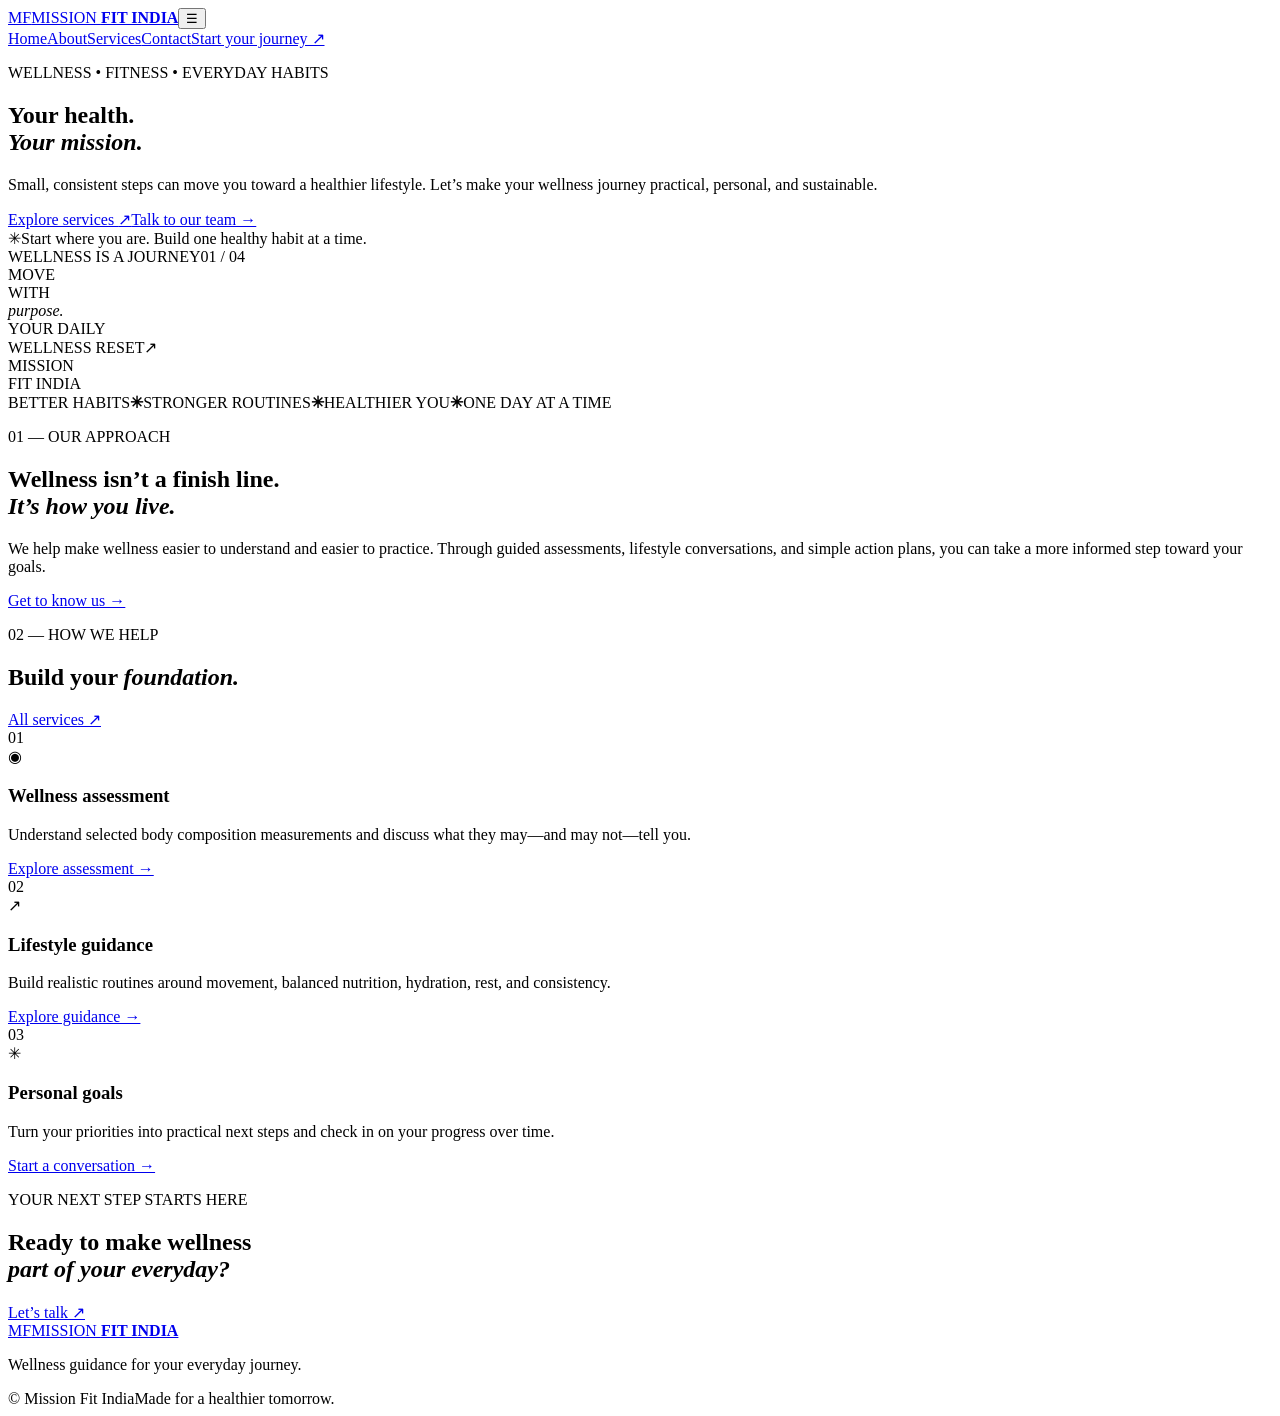
==== index.html @ 039eb58b "Add Mission Fit India website: index.html" ====
<!doctype html>
<html lang="en">
<head>
  <meta charset="utf-8"><meta name="viewport" content="width=device-width, initial-scale=1">
  <meta name="description" content="Mission Fit India — practical wellness guidance, body composition assessments, and healthy lifestyle support.">
  <title>Mission Fit India | Your Wellness, Your Mission</title>
  <link rel="stylesheet" href="css/style.css">
  <script defer src="js/script.js"></script>
</head>
<body>
<header class="site-header"><a class="brand" href="index.html"><span class="brand-mark">MF</span><span>MISSION <b>FIT INDIA</b></span></a><button class="menu-toggle" aria-label="Toggle navigation" aria-expanded="false">☰</button><nav class="nav"><a class="active" href="index.html">Home</a><a href="about.html">About</a><a href="services.html">Services</a><a href="contact.html">Contact</a><a class="nav-cta" href="contact.html">Start your journey ↗</a></nav></header>
<main>
<section class="hero"><div class="hero-copy"><p class="eyebrow"><span></span> WELLNESS • FITNESS • EVERYDAY HABITS</p><h1>Your health.<br><em>Your mission.</em></h1><p class="hero-text">Small, consistent steps can move you toward a healthier lifestyle. Let’s make your wellness journey practical, personal, and sustainable.</p><div class="hero-actions"><a class="button button-dark" href="services.html">Explore services <span>↗</span></a><a class="text-link" href="contact.html">Talk to our team →</a></div><div class="hero-note"><span class="note-icon">✳</span><span>Start where you are. Build one healthy habit at a time.</span></div></div><div class="hero-art"><div class="art-top"><span>WELLNESS IS A JOURNEY</span><span>01 / 04</span></div><div class="sun"></div><div class="art-title">MOVE<br>WITH<br><i>purpose.</i></div><div class="art-bottom"><span>YOUR DAILY<br>WELLNESS RESET</span><span class="art-arrow">↗</span></div><div class="art-tag">MISSION<br>FIT INDIA</div></div></section>
<section class="ticker"><span>BETTER HABITS</span><b>✳</b><span>STRONGER ROUTINES</span><b>✳</b><span>HEALTHIER YOU</span><b>✳</b><span>ONE DAY AT A TIME</span></section>
<section class="section intro"><div><p class="eyebrow">01 — OUR APPROACH</p><h2>Wellness isn’t a finish line.<br><em>It’s how you live.</em></h2></div><div class="intro-text"><p>We help make wellness easier to understand and easier to practice. Through guided assessments, lifestyle conversations, and simple action plans, you can take a more informed step toward your goals.</p><a class="text-link" href="about.html">Get to know us →</a></div></section>
<section class="section services-preview"><div class="section-heading"><div><p class="eyebrow">02 — HOW WE HELP</p><h2>Build your <em>foundation.</em></h2></div><a class="text-link" href="services.html">All services ↗</a></div><div class="service-grid"><article class="service-card"><span class="card-number">01</span><div class="service-icon">◉</div><h3>Wellness assessment</h3><p>Understand selected body composition measurements and discuss what they may—and may not—tell you.</p><a href="services.html">Explore assessment →</a></article><article class="service-card card-dark"><span class="card-number">02</span><div class="service-icon">↗</div><h3>Lifestyle guidance</h3><p>Build realistic routines around movement, balanced nutrition, hydration, rest, and consistency.</p><a href="services.html">Explore guidance →</a></article><article class="service-card"><span class="card-number">03</span><div class="service-icon">✳</div><h3>Personal goals</h3><p>Turn your priorities into practical next steps and check in on your progress over time.</p><a href="contact.html">Start a conversation →</a></article></div></section>
<section class="cta-band"><div><p class="eyebrow">YOUR NEXT STEP STARTS HERE</p><h2>Ready to make wellness<br><em>part of your everyday?</em></h2></div><a class="button button-light" href="contact.html">Let’s talk <span>↗</span></a></section>
</main><footer class="footer"><a class="brand" href="index.html"><span class="brand-mark">MF</span><span>MISSION <b>FIT INDIA</b></span></a><p>Wellness guidance for your everyday journey.</p><div class="footer-bottom"><span>© <span id="year"></span> Mission Fit India</span><span>Made for a healthier tomorrow.</span></div></footer>
</body></html>
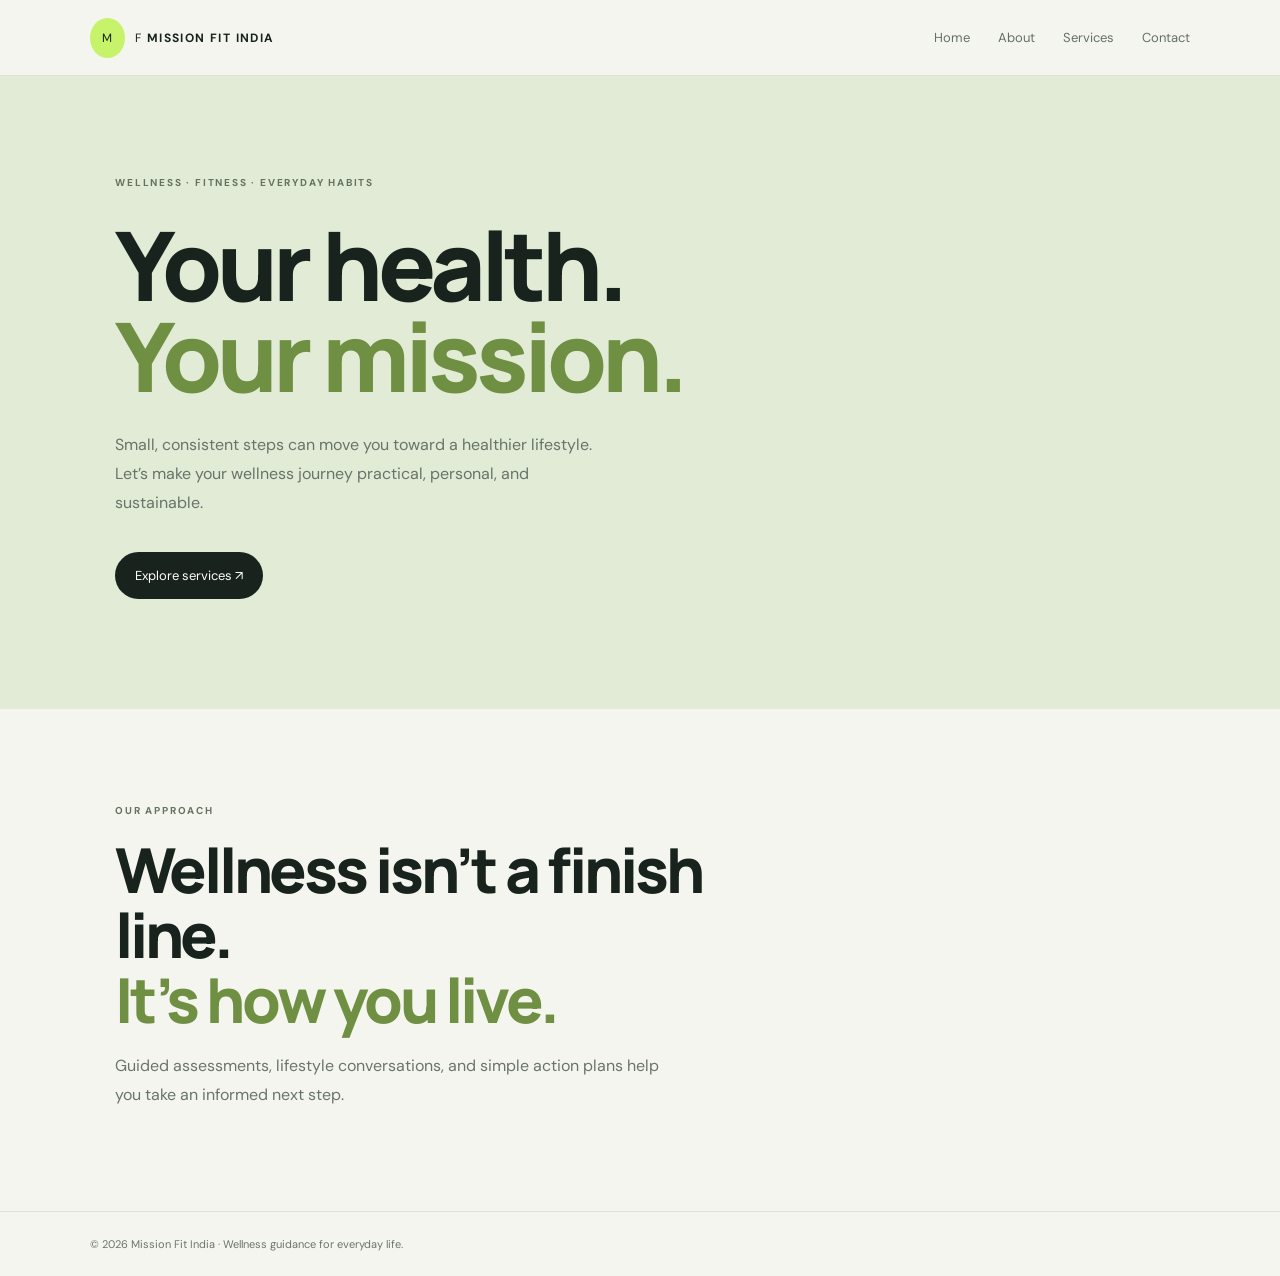
==== commit 73cb71ed: "Add Mission Fit India website pages and assets" ====
--- a/index.html
+++ b/index.html
@@ -1,19 +1 @@
-<!doctype html>
-<html lang="en">
-<head>
-  <meta charset="utf-8"><meta name="viewport" content="width=device-width, initial-scale=1">
-  <meta name="description" content="Mission Fit India — practical wellness guidance, body composition assessments, and healthy lifestyle support.">
-  <title>Mission Fit India | Your Wellness, Your Mission</title>
-  <link rel="stylesheet" href="css/style.css">
-  <script defer src="js/script.js"></script>
-</head>
-<body>
-<header class="site-header"><a class="brand" href="index.html"><span class="brand-mark">MF</span><span>MISSION <b>FIT INDIA</b></span></a><button class="menu-toggle" aria-label="Toggle navigation" aria-expanded="false">☰</button><nav class="nav"><a class="active" href="index.html">Home</a><a href="about.html">About</a><a href="services.html">Services</a><a href="contact.html">Contact</a><a class="nav-cta" href="contact.html">Start your journey ↗</a></nav></header>
-<main>
-<section class="hero"><div class="hero-copy"><p class="eyebrow"><span></span> WELLNESS • FITNESS • EVERYDAY HABITS</p><h1>Your health.<br><em>Your mission.</em></h1><p class="hero-text">Small, consistent steps can move you toward a healthier lifestyle. Let’s make your wellness journey practical, personal, and sustainable.</p><div class="hero-actions"><a class="button button-dark" href="services.html">Explore services <span>↗</span></a><a class="text-link" href="contact.html">Talk to our team →</a></div><div class="hero-note"><span class="note-icon">✳</span><span>Start where you are. Build one healthy habit at a time.</span></div></div><div class="hero-art"><div class="art-top"><span>WELLNESS IS A JOURNEY</span><span>01 / 04</span></div><div class="sun"></div><div class="art-title">MOVE<br>WITH<br><i>purpose.</i></div><div class="art-bottom"><span>YOUR DAILY<br>WELLNESS RESET</span><span class="art-arrow">↗</span></div><div class="art-tag">MISSION<br>FIT INDIA</div></div></section>
-<section class="ticker"><span>BETTER HABITS</span><b>✳</b><span>STRONGER ROUTINES</span><b>✳</b><span>HEALTHIER YOU</span><b>✳</b><span>ONE DAY AT A TIME</span></section>
-<section class="section intro"><div><p class="eyebrow">01 — OUR APPROACH</p><h2>Wellness isn’t a finish line.<br><em>It’s how you live.</em></h2></div><div class="intro-text"><p>We help make wellness easier to understand and easier to practice. Through guided assessments, lifestyle conversations, and simple action plans, you can take a more informed step toward your goals.</p><a class="text-link" href="about.html">Get to know us →</a></div></section>
-<section class="section services-preview"><div class="section-heading"><div><p class="eyebrow">02 — HOW WE HELP</p><h2>Build your <em>foundation.</em></h2></div><a class="text-link" href="services.html">All services ↗</a></div><div class="service-grid"><article class="service-card"><span class="card-number">01</span><div class="service-icon">◉</div><h3>Wellness assessment</h3><p>Understand selected body composition measurements and discuss what they may—and may not—tell you.</p><a href="services.html">Explore assessment →</a></article><article class="service-card card-dark"><span class="card-number">02</span><div class="service-icon">↗</div><h3>Lifestyle guidance</h3><p>Build realistic routines around movement, balanced nutrition, hydration, rest, and consistency.</p><a href="services.html">Explore guidance →</a></article><article class="service-card"><span class="card-number">03</span><div class="service-icon">✳</div><h3>Personal goals</h3><p>Turn your priorities into practical next steps and check in on your progress over time.</p><a href="contact.html">Start a conversation →</a></article></div></section>
-<section class="cta-band"><div><p class="eyebrow">YOUR NEXT STEP STARTS HERE</p><h2>Ready to make wellness<br><em>part of your everyday?</em></h2></div><a class="button button-light" href="contact.html">Let’s talk <span>↗</span></a></section>
-</main><footer class="footer"><a class="brand" href="index.html"><span class="brand-mark">MF</span><span>MISSION <b>FIT INDIA</b></span></a><p>Wellness guidance for your everyday journey.</p><div class="footer-bottom"><span>© <span id="year"></span> Mission Fit India</span><span>Made for a healthier tomorrow.</span></div></footer>
-</body></html>+<!doctype html><html lang="en"><head><meta charset="utf-8"><meta name="viewport" content="width=device-width,initial-scale=1"><meta name="description" content="Mission Fit India wellness guidance and lifestyle support."><title>Mission Fit India</title><link rel="stylesheet" href="css/style.css"><script defer src="js/script.js"></script></head><body><header><a class="brand" href="index.html">MF <b>MISSION FIT INDIA</b></a><button class="menu" aria-expanded="false">☰</button><nav><a href="index.html">Home</a><a href="about.html">About</a><a href="services.html">Services</a><a href="contact.html">Contact</a></nav></header><main><section class="hero"><p class="eyebrow">WELLNESS · FITNESS · EVERYDAY HABITS</p><h1>Your health.<br><em>Your mission.</em></h1><p>Small, consistent steps can move you toward a healthier lifestyle. Let’s make your wellness journey practical, personal, and sustainable.</p><a class="btn" href="services.html">Explore services ↗</a></section><section class="intro"><p class="eyebrow">OUR APPROACH</p><h2>Wellness isn’t a finish line.<br><em>It’s how you live.</em></h2><p>Guided assessments, lifestyle conversations, and simple action plans help you take an informed next step.</p></section></main><footer>© <span id="year"></span> Mission Fit India · Wellness guidance for everyday life.</footer></body></html>
--- a/css/style.css
+++ b/css/style.css
@@ -0,0 +1 @@
+@import url('https://fonts.googleapis.com/css2?family=DM+Sans:wght@400;500;700&family=Manrope:wght@500;700;800&display=swap');:root{--ink:#18231d;--paper:#f5f5ef;--muted:#69756c;--green:#c7f36b;--line:#dce2d8}*{box-sizing:border-box}body{margin:0;background:var(--paper);color:var(--ink);font-family:'DM Sans',sans-serif}a{color:inherit;text-decoration:none}header{height:76px;padding:0 7%;display:flex;align-items:center;justify-content:space-between;border-bottom:1px solid var(--line);position:sticky;top:0;background:#f5f5eff2;z-index:4}.brand{font-size:12px;letter-spacing:1.4px}.brand:first-letter{background:var(--green);padding:12px;border-radius:50%;margin-right:10px}nav{display:flex;gap:28px;font-size:13px;color:#647067}.menu{display:none}.hero{padding:90px 9% 110px;background:#e1ebd6;min-height:480px}.eyebrow{font-size:10px;font-weight:700;letter-spacing:1.8px;color:#647260}.hero h1{font:800 clamp(52px,8vw,96px)/.95 Manrope,sans-serif;letter-spacing:-5px;margin:30px 0}.hero em,h2 em{font-style:normal;color:#6f8f43}.hero>p:not(.eyebrow){max-width:500px;line-height:1.8;color:#687469}.btn{display:inline-block;background:var(--ink);color:white;padding:15px 20px;border-radius:30px;margin-top:18px;font-size:13px}.intro{padding:85px 9%;max-width:900px}.intro h2{font:800 clamp(38px,5vw,62px)/1.05 Manrope;letter-spacing:-3px;margin:20px 0}.intro p:last-child{line-height:1.8;color:var(--muted);max-width:570px}footer{padding:25px 7%;border-top:1px solid var(--line);font-size:11px;color:var(--muted)}.page{padding:75px 9%;background:#e1ebd6}.page h1{font:800 clamp(44px,7vw,78px)/1 Manrope;letter-spacing:-4px}.page p{max-width:620px;line-height:1.8;color:#667265}.content{padding:55px 9%;max-width:1100px}.grid{display:grid;grid-template-columns:repeat(2,minmax(0,1fr));gap:18px}.tile{border:1px solid var(--line);padding:25px;border-radius:5px}.tile h2,.content h2{font:700 23px Manrope}.tile p,.content p{font-size:14px;line-height:1.8;color:var(--muted)}form{display:grid;gap:14px;max-width:560px}label{font-size:12px;font-weight:700}input,textarea{display:block;width:100%;margin-top:7px;padding:13px;border:1px solid #cdd5c9;border-radius:4px;background:white;font:14px 'DM Sans'}textarea{min-height:120px}.note{font-size:11px;color:#798579}.float{position:fixed;right:18px;bottom:18px;background:#1a4931;color:white;padding:14px 18px;border-radius:28px;font-size:12px;font-weight:700}@media(max-width:700px){header{padding:0 5%;height:68px}.menu{display:block;border:0;background:none;font-size:22px}nav{display:none;position:absolute;top:68px;left:0;right:0;background:var(--paper);padding:22px 6%;flex-direction:column;border-bottom:1px solid var(--line)}nav.open{display:flex}.hero{padding:65px 6%}.hero h1{letter-spacing:-3px}.intro,.content{padding:55px 6%}.grid{grid-template-columns:1fr}.page{padding:55px 6%}}
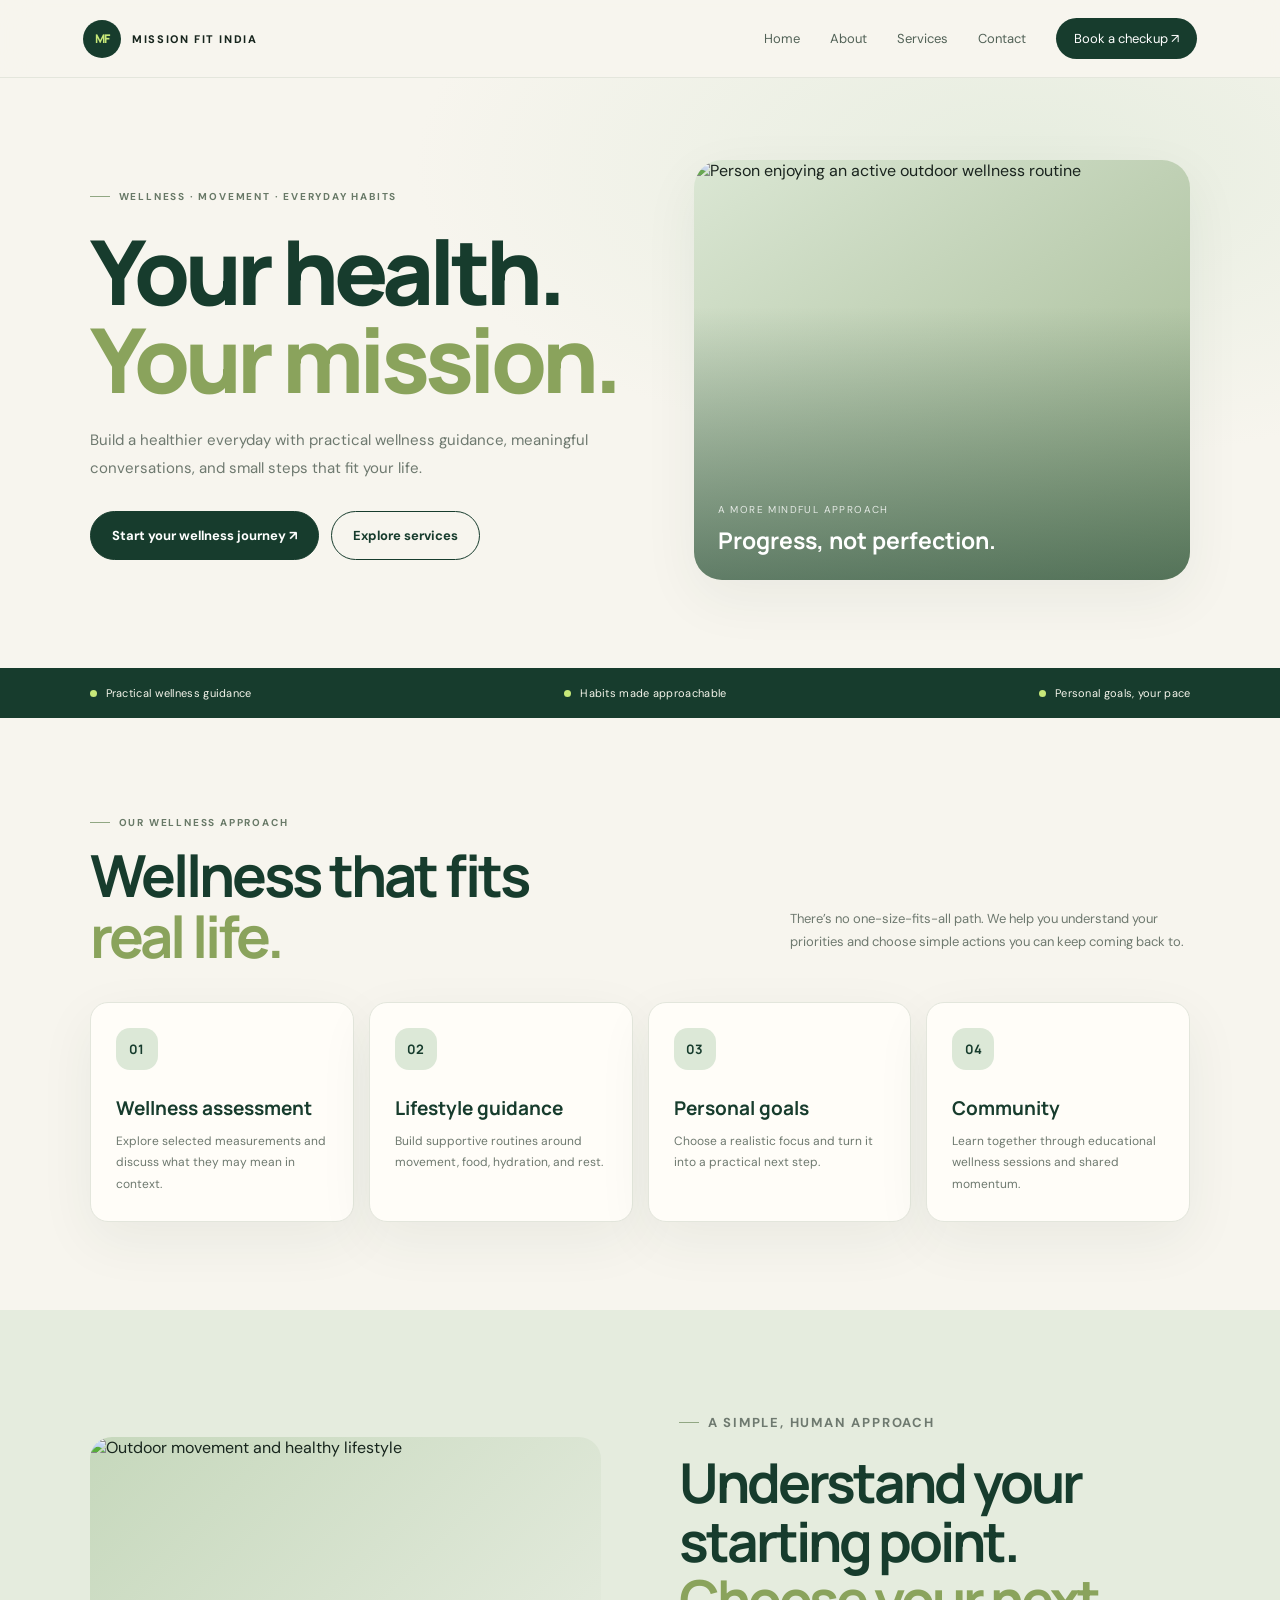
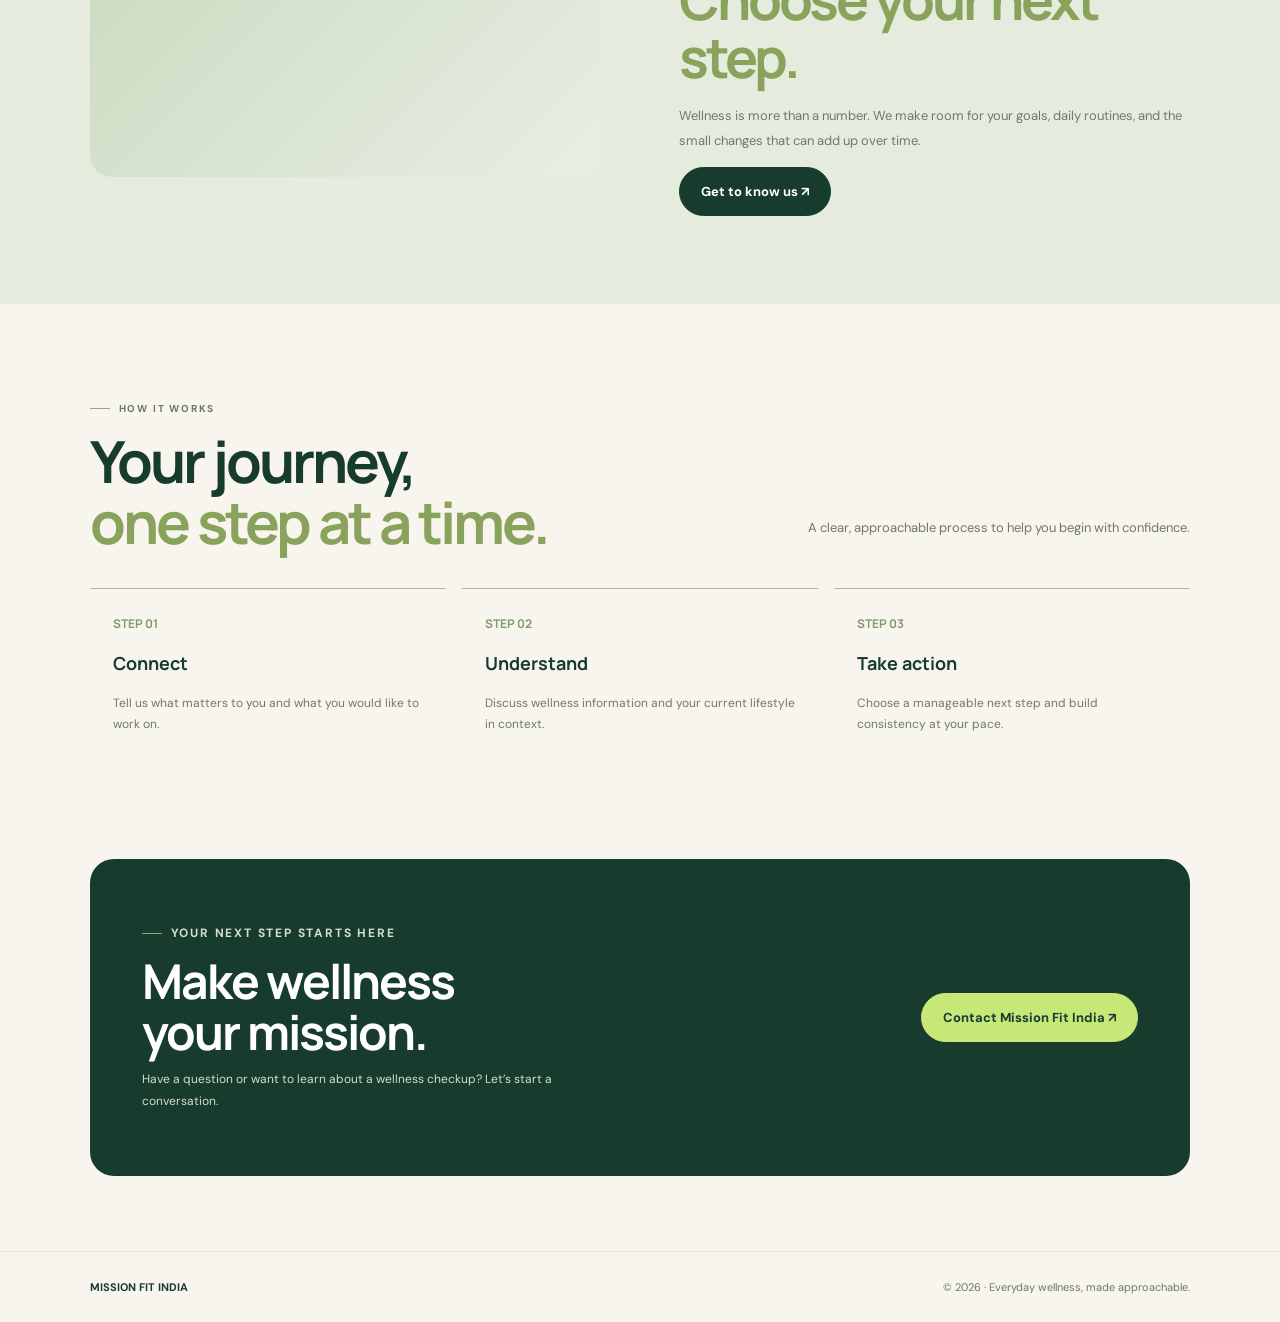
==== commit 9f159b50: "Redesign Mission Fit India with premium wellness styling" ====
--- a/index.html
+++ b/index.html
@@ -1 +1 @@
-<!doctype html><html lang="en"><head><meta charset="utf-8"><meta name="viewport" content="width=device-width,initial-scale=1"><meta name="description" content="Mission Fit India wellness guidance and lifestyle support."><title>Mission Fit India</title><link rel="stylesheet" href="css/style.css"><script defer src="js/script.js"></script></head><body><header><a class="brand" href="index.html">MF <b>MISSION FIT INDIA</b></a><button class="menu" aria-expanded="false">☰</button><nav><a href="index.html">Home</a><a href="about.html">About</a><a href="services.html">Services</a><a href="contact.html">Contact</a></nav></header><main><section class="hero"><p class="eyebrow">WELLNESS · FITNESS · EVERYDAY HABITS</p><h1>Your health.<br><em>Your mission.</em></h1><p>Small, consistent steps can move you toward a healthier lifestyle. Let’s make your wellness journey practical, personal, and sustainable.</p><a class="btn" href="services.html">Explore services ↗</a></section><section class="intro"><p class="eyebrow">OUR APPROACH</p><h2>Wellness isn’t a finish line.<br><em>It’s how you live.</em></h2><p>Guided assessments, lifestyle conversations, and simple action plans help you take an informed next step.</p></section></main><footer>© <span id="year"></span> Mission Fit India · Wellness guidance for everyday life.</footer></body></html>+<!doctype html><html lang="en"><head><meta charset="utf-8"><meta name="viewport" content="width=device-width,initial-scale=1"><meta name="description" content="Mission Fit India offers wellness assessments, lifestyle guidance, and practical support for everyday healthy habits."><meta name="theme-color" content="#173c2d"><title>Mission Fit India | Your Health. Your Mission.</title><link rel="stylesheet" href="css/style.css"><script defer src="js/script.js"></script></head><body><header><a class="brand" href="index.html"><span class="brand-mark">MF</span><b>MISSION FIT INDIA</b></a><button class="menu" aria-label="Toggle navigation" aria-expanded="false">☰</button><nav><a href="index.html">Home</a><a href="about.html">About</a><a href="services.html">Services</a><a href="contact.html">Contact</a><a class="nav-cta" href="contact.html">Book a checkup ↗</a></nav></header><main><section class="hero"><div class="hero-copy"><p class="eyebrow">WELLNESS · MOVEMENT · EVERYDAY HABITS</p><h1>Your health.<br><em>Your mission.</em></h1><p>Build a healthier everyday with practical wellness guidance, meaningful conversations, and small steps that fit your life.</p><div class="actions"><a class="btn" href="contact.html">Start your wellness journey ↗</a><a class="btn secondary" href="services.html">Explore services</a></div></div><div class="hero-art"><img src="https://images.unsplash.com/photo-1518611012118-696072aa579a?auto=format&fit=crop&w=1100&q=85" alt="Person enjoying an active outdoor wellness routine"><div class="art-note"><span>A more mindful approach</span><strong>Progress, not perfection.</strong></div></div></section><div class="trust-strip"><span><i></i>Practical wellness guidance</span><span><i></i>Habits made approachable</span><span><i></i>Personal goals, your pace</span></div><section class="section"><div class="section-head"><div><p class="eyebrow">OUR WELLNESS APPROACH</p><h2>Wellness that fits<br><em>real life.</em></h2></div><p>There’s no one-size-fits-all path. We help you understand your priorities and choose simple actions you can keep coming back to.</p></div><div class="cards"><article class="tile"><span class="number">01</span><h3>Wellness assessment</h3><p>Explore selected measurements and discuss what they may mean in context.</p></article><article class="tile"><span class="number">02</span><h3>Lifestyle guidance</h3><p>Build supportive routines around movement, food, hydration, and rest.</p></article><article class="tile"><span class="number">03</span><h3>Personal goals</h3><p>Choose a realistic focus and turn it into a practical next step.</p></article><article class="tile"><span class="number">04</span><h3>Community</h3><p>Learn together through educational wellness sessions and shared momentum.</p></article></div></section><section class="section feature"><div class="feature-visual"><img src="https://images.unsplash.com/photo-1544367567-0f2fcb009e0b?auto=format&fit=crop&w=1000&q=85" alt="Outdoor movement and healthy lifestyle"></div><div class="feature-copy"><p class="eyebrow">A SIMPLE, HUMAN APPROACH</p><h2>Understand your starting point.<br><em>Choose your next step.</em></h2><p>Wellness is more than a number. We make room for your goals, daily routines, and the small changes that can add up over time.</p><a class="btn" href="about.html">Get to know us ↗</a></div></section><section class="section"><div class="section-head"><div><p class="eyebrow">HOW IT WORKS</p><h2>Your journey,<br><em>one step at a time.</em></h2></div><p>A clear, approachable process to help you begin with confidence.</p></div><div class="steps"><div class="step"><b>STEP 01</b><h3>Connect</h3><p>Tell us what matters to you and what you would like to work on.</p></div><div class="step"><b>STEP 02</b><h3>Understand</h3><p>Discuss wellness information and your current lifestyle in context.</p></div><div class="step"><b>STEP 03</b><h3>Take action</h3><p>Choose a manageable next step and build consistency at your pace.</p></div></div></section><section class="closing"><div><p class="eyebrow">YOUR NEXT STEP STARTS HERE</p><h2>Make wellness<br>your mission.</h2><p>Have a question or want to learn about a wellness checkup? Let’s start a conversation.</p></div><a class="btn" href="contact.html">Contact Mission Fit India ↗</a></section></main><footer><strong>MISSION FIT INDIA</strong><span>© <span id="year"></span> · Everyday wellness, made approachable.</span></footer></body></html>
--- a/css/style.css
+++ b/css/style.css
@@ -1 +1,3 @@
-@import url('https://fonts.googleapis.com/css2?family=DM+Sans:wght@400;500;700&family=Manrope:wght@500;700;800&display=swap');:root{--ink:#18231d;--paper:#f5f5ef;--muted:#69756c;--green:#c7f36b;--line:#dce2d8}*{box-sizing:border-box}body{margin:0;background:var(--paper);color:var(--ink);font-family:'DM Sans',sans-serif}a{color:inherit;text-decoration:none}header{height:76px;padding:0 7%;display:flex;align-items:center;justify-content:space-between;border-bottom:1px solid var(--line);position:sticky;top:0;background:#f5f5eff2;z-index:4}.brand{font-size:12px;letter-spacing:1.4px}.brand:first-letter{background:var(--green);padding:12px;border-radius:50%;margin-right:10px}nav{display:flex;gap:28px;font-size:13px;color:#647067}.menu{display:none}.hero{padding:90px 9% 110px;background:#e1ebd6;min-height:480px}.eyebrow{font-size:10px;font-weight:700;letter-spacing:1.8px;color:#647260}.hero h1{font:800 clamp(52px,8vw,96px)/.95 Manrope,sans-serif;letter-spacing:-5px;margin:30px 0}.hero em,h2 em{font-style:normal;color:#6f8f43}.hero>p:not(.eyebrow){max-width:500px;line-height:1.8;color:#687469}.btn{display:inline-block;background:var(--ink);color:white;padding:15px 20px;border-radius:30px;margin-top:18px;font-size:13px}.intro{padding:85px 9%;max-width:900px}.intro h2{font:800 clamp(38px,5vw,62px)/1.05 Manrope;letter-spacing:-3px;margin:20px 0}.intro p:last-child{line-height:1.8;color:var(--muted);max-width:570px}footer{padding:25px 7%;border-top:1px solid var(--line);font-size:11px;color:var(--muted)}.page{padding:75px 9%;background:#e1ebd6}.page h1{font:800 clamp(44px,7vw,78px)/1 Manrope;letter-spacing:-4px}.page p{max-width:620px;line-height:1.8;color:#667265}.content{padding:55px 9%;max-width:1100px}.grid{display:grid;grid-template-columns:repeat(2,minmax(0,1fr));gap:18px}.tile{border:1px solid var(--line);padding:25px;border-radius:5px}.tile h2,.content h2{font:700 23px Manrope}.tile p,.content p{font-size:14px;line-height:1.8;color:var(--muted)}form{display:grid;gap:14px;max-width:560px}label{font-size:12px;font-weight:700}input,textarea{display:block;width:100%;margin-top:7px;padding:13px;border:1px solid #cdd5c9;border-radius:4px;background:white;font:14px 'DM Sans'}textarea{min-height:120px}.note{font-size:11px;color:#798579}.float{position:fixed;right:18px;bottom:18px;background:#1a4931;color:white;padding:14px 18px;border-radius:28px;font-size:12px;font-weight:700}@media(max-width:700px){header{padding:0 5%;height:68px}.menu{display:block;border:0;background:none;font-size:22px}nav{display:none;position:absolute;top:68px;left:0;right:0;background:var(--paper);padding:22px 6%;flex-direction:column;border-bottom:1px solid var(--line)}nav.open{display:flex}.hero{padding:65px 6%}.hero h1{letter-spacing:-3px}.intro,.content{padding:55px 6%}.grid{grid-template-columns:1fr}.page{padding:55px 6%}}+@import url('https://fonts.googleapis.com/css2?family=DM+Sans:wght@400;500;600;700&family=Manrope:wght@400;500;600;700;800&display=swap');
+:root{--forest:#173c2d;--forest2:#244f3b;--sage:#dce8d7;--cream:#f7f5ee;--paper:#fffdf8;--lime:#c7e879;--ink:#17251d;--muted:#6e796f;--line:#e3e6dc;--shadow:0 18px 55px #1b3b2910}
+*{box-sizing:border-box}html{scroll-behavior:smooth}body{margin:0;background:var(--cream);color:var(--ink);font-family:'DM Sans',sans-serif}a{color:inherit;text-decoration:none}button,input,textarea{font:inherit}header{height:78px;padding:0 6.5%;display:flex;align-items:center;justify-content:space-between;background:#f7f5eef2;border-bottom:1px solid #e4e6dc;position:sticky;top:0;z-index:10;backdrop-filter:blur(16px)}.brand{display:flex;align-items:center;gap:11px;font-size:11px;letter-spacing:1.6px;font-weight:700}.brand-mark{display:grid;place-items:center;width:38px;height:38px;border-radius:50%;background:var(--forest);color:var(--lime);font:800 12px Manrope;letter-spacing:-1px}.brand b{font-weight:800}.menu{display:none;border:0;background:none;font-size:24px;color:var(--forest)}nav{display:flex;align-items:center;gap:30px;font-size:13px;color:#526257}nav a:hover{color:#173c2d}.nav-cta{background:var(--forest);color:white;padding:12px 18px;border-radius:30px}.eyebrow{display:flex;align-items:center;gap:9px;font-size:10px;font-weight:700;letter-spacing:1.8px;text-transform:uppercase;color:#687967}.eyebrow:before{content:'';width:20px;height:1px;background:#91a783}.hero{padding:76px 7% 82px;display:grid;grid-template-columns:1.05fr .95fr;gap:5%;align-items:center;background:radial-gradient(ellipse at 80% 15%,#e6eddf 0,transparent 42%),var(--cream);min-height:590px}.hero-copy{max-width:620px}.hero h1,.page h1{font:800 clamp(54px,7vw,91px)/.98 Manrope,sans-serif;letter-spacing:-5px;margin:24px 0;color:var(--forest)}h1 em,h2 em{font-style:normal;color:#8aa35c}.hero-copy>p:not(.eyebrow),.page>p:not(.eyebrow){font-size:15px;line-height:1.85;color:var(--muted);max-width:510px}.actions{display:flex;gap:12px;flex-wrap:wrap;margin-top:28px}.btn{display:inline-flex;align-items:center;justify-content:center;gap:12px;padding:15px 21px;border:1px solid var(--forest);border-radius:30px;background:var(--forest);color:white;font-size:13px;font-weight:700;transition:transform .2s,background .2s}.btn:hover{transform:translateY(-2px);background:var(--forest2)}.btn.secondary{background:transparent;color:var(--forest)}.hero-art{min-height:420px;border-radius:28px;overflow:hidden;position:relative;background:linear-gradient(145deg,#dbe7d4,#9eb58e);box-shadow:var(--shadow)}.hero-art img{width:100%;height:100%;min-height:420px;object-fit:cover;display:block;filter:saturate(.72)}.hero-art:after{content:'';position:absolute;inset:0;background:linear-gradient(180deg,#173c2d00 35%,#173c2d8c)}.art-note{position:absolute;z-index:1;bottom:24px;left:24px;right:24px;color:white}.art-note span{display:block;font-size:10px;letter-spacing:1.4px;text-transform:uppercase;opacity:.8}.art-note strong{display:block;font:700 23px Manrope;margin-top:8px}.trust-strip{padding:18px 7%;display:flex;justify-content:space-between;gap:20px;flex-wrap:wrap;background:var(--forest);color:#f5f5eb;font-size:11px;letter-spacing:.3px}.trust-strip span{display:flex;align-items:center;gap:9px}.trust-strip i{width:7px;height:7px;border-radius:50%;background:var(--lime)}.section{padding:88px 7%}.section-head{display:flex;justify-content:space-between;align-items:end;gap:30px;margin-bottom:35px}.section-head h2,.intro h2{font:700 clamp(36px,4.8vw,58px)/1.05 Manrope;letter-spacing:-3px;color:var(--forest);margin:16px 0 0}.section-head>p{max-width:400px;line-height:1.8;color:var(--muted);font-size:13px}.cards{display:grid;grid-template-columns:repeat(4,minmax(0,1fr));gap:15px}.tile{background:var(--paper);border:1px solid var(--line);border-radius:18px;padding:25px;box-shadow:var(--shadow);transition:transform .2s}.tile:hover{transform:translateY(-4px)}.tile .number{display:grid;place-items:center;width:42px;height:42px;border-radius:14px;background:var(--sage);color:var(--forest);font:700 13px Manrope}.tile h3{font:700 19px Manrope;color:var(--forest);margin:25px 0 10px}.tile p{font-size:12px;line-height:1.8;color:var(--muted);margin:0}.feature{display:grid;grid-template-columns:1fr 1fr;gap:7%;align-items:center;background:#e5ecde}.feature-visual{min-height:340px;border-radius:22px;background:linear-gradient(135deg,#c6d8bc,#e9eee3);display:flex;align-items:center;justify-content:center;overflow:hidden}.feature-visual img{width:100%;height:100%;min-height:340px;object-fit:cover}.feature-copy h2{font:700 clamp(36px,4.4vw,55px)/1.06 Manrope;letter-spacing:-3px;color:var(--forest);margin:18px 0}.feature-copy p{font-size:13px;line-height:1.9;color:var(--muted)}.steps{display:grid;grid-template-columns:repeat(3,1fr);gap:16px}.step{padding:23px;border-top:1px solid #a9b8a2}.step b{font:700 12px Manrope;color:#81996b}.step h3{font:700 18px Manrope;color:var(--forest)}.step p{font-size:12px;line-height:1.8;color:var(--muted)}.closing{margin:0 7% 75px;padding:52px;border-radius:24px;background:var(--forest);color:white;display:flex;align-items:center;justify-content:space-between;gap:30px}.closing h2{font:700 clamp(30px,4vw,48px)/1.05 Manrope;letter-spacing:-2px;margin:0}.closing p{font-size:12px;line-height:1.8;color:#d2dfd1;max-width:430px}.closing .btn{background:var(--lime);border-color:var(--lime);color:var(--forest)}footer{padding:28px 7%;border-top:1px solid var(--line);display:flex;justify-content:space-between;gap:20px;flex-wrap:wrap;font-size:11px;color:var(--muted)}footer strong{color:var(--forest)}.page{padding:75px 7%;background:radial-gradient(ellipse at 85% 10%,#e1ebd9 0,transparent 45%),var(--cream)}.page h1{font-size:clamp(48px,6.8vw,78px);margin:22px 0}.page>p:not(.eyebrow){max-width:620px}.content{padding:65px 7%;max-width:1300px;margin:auto}.content h2{font:700 24px Manrope;color:var(--forest)}.content p{font-size:13px;line-height:1.9;color:var(--muted)}.grid{display:grid;grid-template-columns:repeat(2,minmax(0,1fr));gap:18px}.content .tile{box-shadow:none}.note{font-size:11px;color:#7b857a;line-height:1.8}form{display:grid;gap:15px;max-width:560px}label{font-size:12px;font-weight:700;color:var(--forest)}input,textarea{display:block;width:100%;margin-top:8px;padding:14px 15px;border:1px solid #d5ddd0;border-radius:12px;background:#fffdf8;color:var(--ink);outline:none;font-size:13px}input:focus,textarea:focus{border-color:#7d9d68;box-shadow:0 0 0 3px #dce8d7}textarea{min-height:125px;resize:vertical}.float{position:fixed;right:18px;bottom:18px;z-index:8;background:#1b6b45;color:white;padding:14px 18px;border-radius:30px;font-size:12px;font-weight:700;box-shadow:0 10px 30px #173c2d33}.content .btn{cursor:pointer}.form-layout{display:grid;grid-template-columns:.8fr 1.2fr;gap:7%;align-items:start}.form-aside{background:#e6ecdf;padding:28px;border-radius:20px}.form-aside h2{font:700 28px Manrope;letter-spacing:-1px}.form-aside p{font-size:12px;line-height:1.9;color:var(--muted)}@media(max-width:900px){.hero{grid-template-columns:1fr;gap:35px;padding-top:60px}.hero-art,.hero-art img{min-height:350px}.cards{grid-template-columns:repeat(2,minmax(0,1fr))}.section-head{display:block}.section-head>p{margin-top:18px}.feature{grid-template-columns:1fr}.feature-visual,.feature-visual img{min-height:280px}.closing{display:block;padding:35px}.closing .btn{margin-top:15px}.form-layout{grid-template-columns:1fr}}@media(max-width:640px){header{height:70px;padding:0 5%}.menu{display:block;border:0;background:none;font-size:23px;color:var(--forest}nav{display:none;position:absolute;top:70px;left:0;right:0;padding:20px 6%;background:var(--paper);border-bottom:1px solid var(--line);flex-direction:column;align-items:stretch;gap:18px}nav.open{display:flex}.nav-cta{text-align:center}.hero{padding:52px 6% 60px;min-height:auto}.hero h1{letter-spacing:-3.5px}.hero-art,.hero-art img{min-height:300px}.trust-strip{padding:18px 6%;gap:12px}.section,.content{padding:58px 6%}.section-head h2,.intro h2{letter-spacing:-2px}.cards{grid-template-columns:1fr}.feature{padding:58px 6%}.steps{grid-template-columns:1fr}.page{padding:55px 6%}.page h1{letter-spacing:-3px}.grid{grid-template-columns:1fr}.closing{margin:0 5% 55px;padding:28px}.closing h2{letter-spacing:-1.5px}footer{padding:24px 6%;display:block}footer span{display:block;margin-top:8px}.float{right:12px;bottom:12px}}
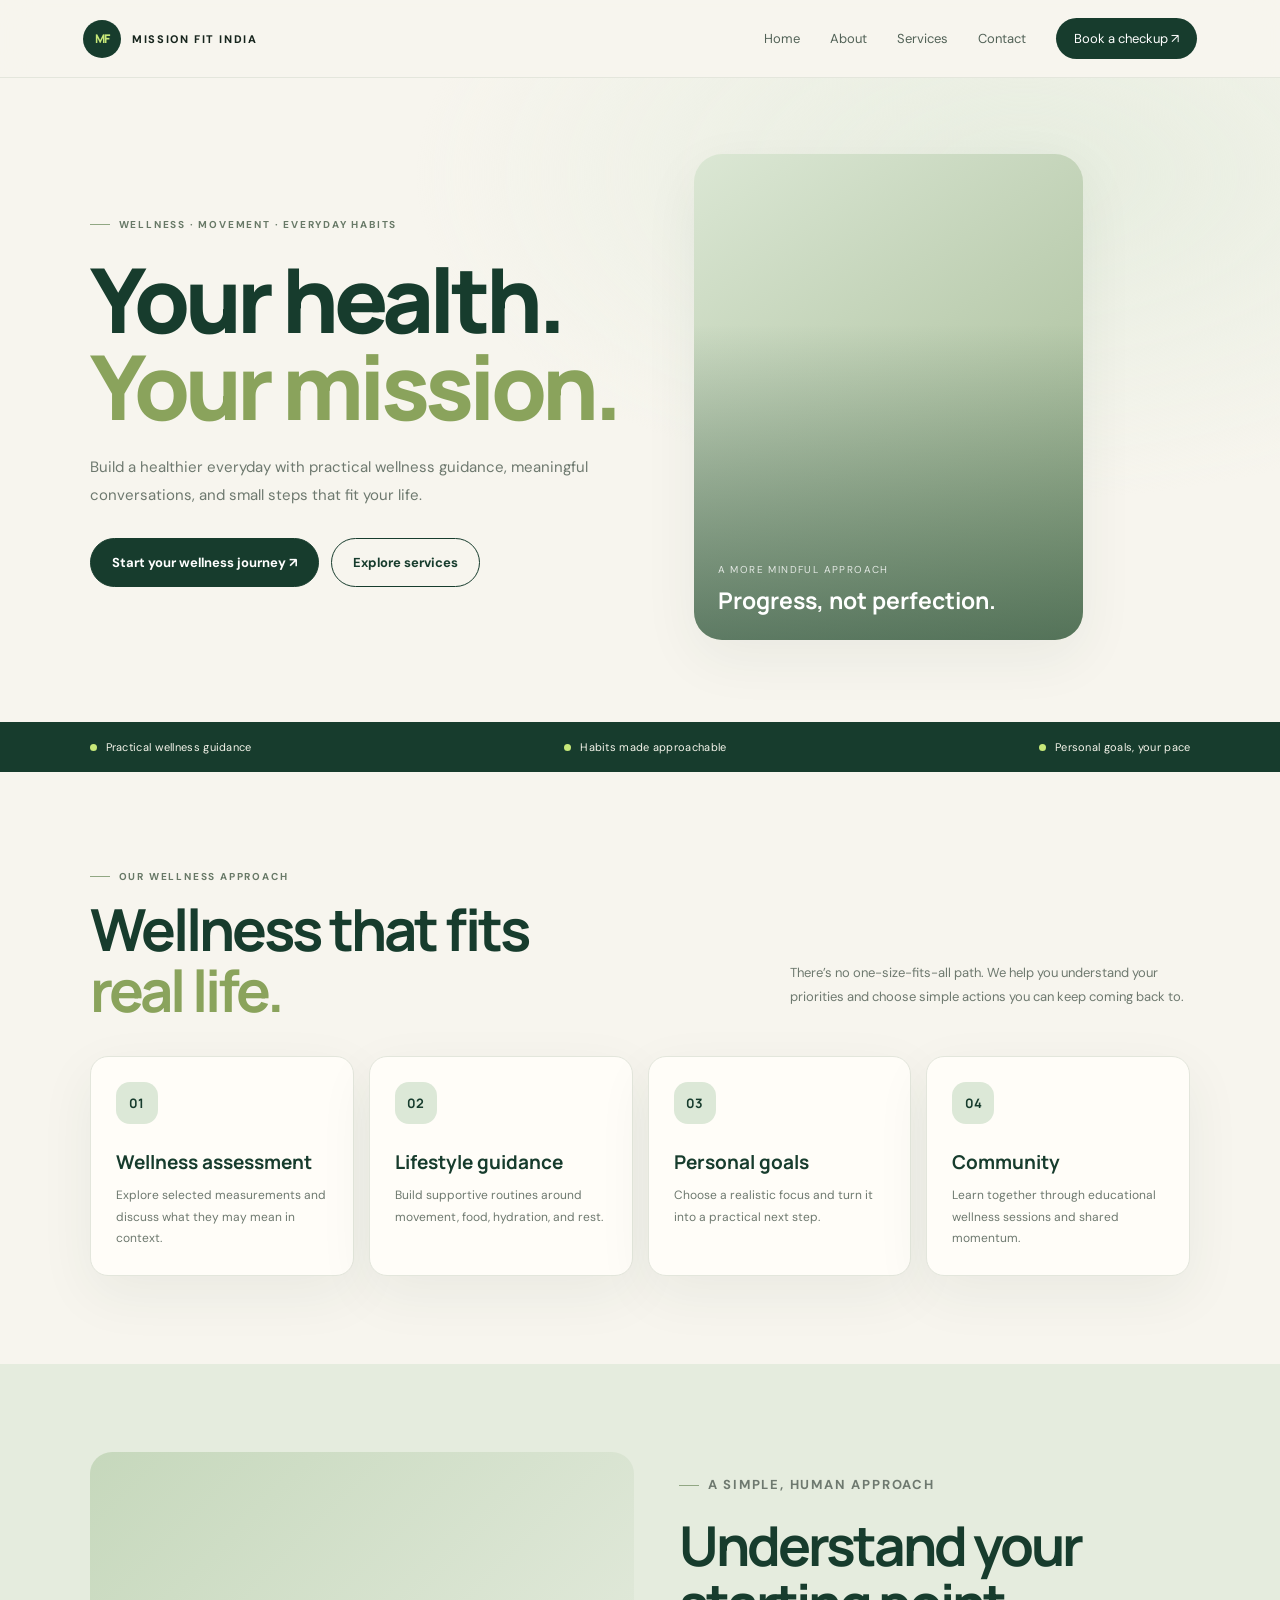
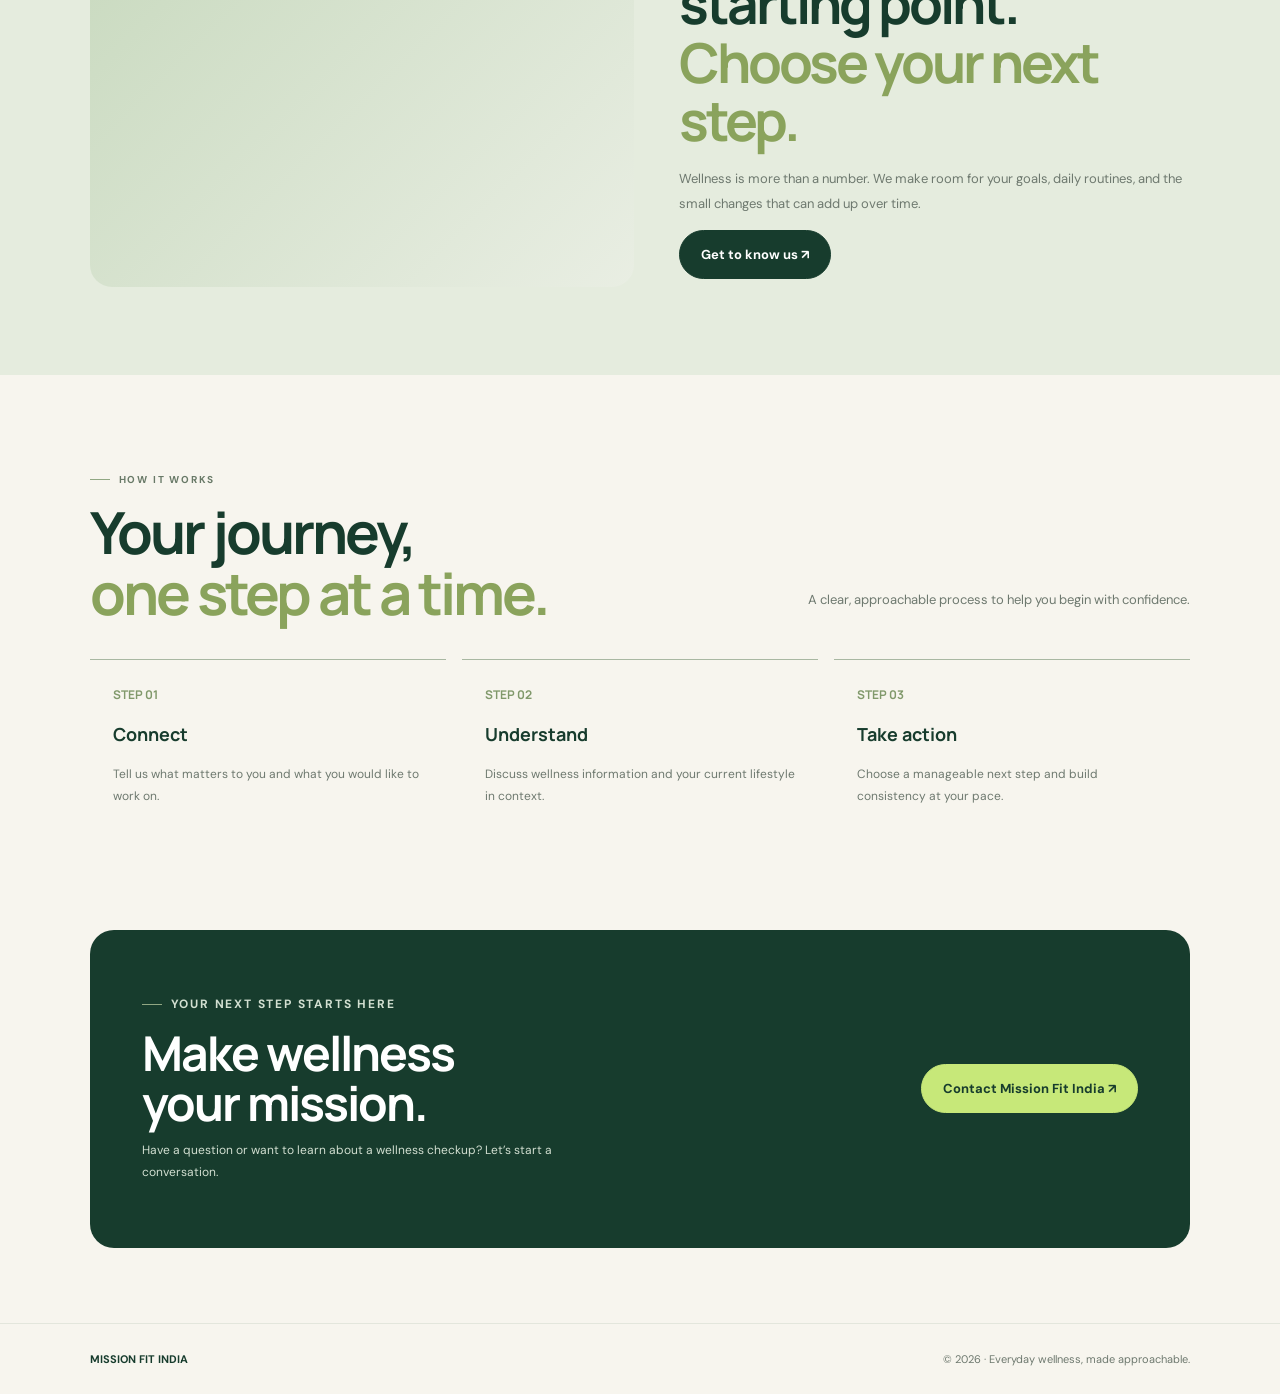
==== commit 2045c311: "Serve responsive image sizes for mobile and desktop" ====
--- a/index.html
+++ b/index.html
@@ -1 +1 @@
-<!doctype html><html lang="en"><head><meta charset="utf-8"><meta name="viewport" content="width=device-width,initial-scale=1"><meta name="description" content="Mission Fit India offers wellness assessments, lifestyle guidance, and practical support for everyday healthy habits."><meta name="theme-color" content="#173c2d"><title>Mission Fit India | Your Health. Your Mission.</title><link rel="stylesheet" href="css/style.css"><script defer src="js/script.js"></script></head><body><header><a class="brand" href="index.html"><span class="brand-mark">MF</span><b>MISSION FIT INDIA</b></a><button class="menu" aria-label="Toggle navigation" aria-expanded="false">☰</button><nav><a href="index.html">Home</a><a href="about.html">About</a><a href="services.html">Services</a><a href="contact.html">Contact</a><a class="nav-cta" href="contact.html">Book a checkup ↗</a></nav></header><main><section class="hero"><div class="hero-copy"><p class="eyebrow">WELLNESS · MOVEMENT · EVERYDAY HABITS</p><h1>Your health.<br><em>Your mission.</em></h1><p>Build a healthier everyday with practical wellness guidance, meaningful conversations, and small steps that fit your life.</p><div class="actions"><a class="btn" href="contact.html">Start your wellness journey ↗</a><a class="btn secondary" href="services.html">Explore services</a></div></div><div class="hero-art"><img src="https://images.unsplash.com/photo-1518611012118-696072aa579a?auto=format&fit=crop&w=1100&q=85" alt="Person enjoying an active outdoor wellness routine"><div class="art-note"><span>A more mindful approach</span><strong>Progress, not perfection.</strong></div></div></section><div class="trust-strip"><span><i></i>Practical wellness guidance</span><span><i></i>Habits made approachable</span><span><i></i>Personal goals, your pace</span></div><section class="section"><div class="section-head"><div><p class="eyebrow">OUR WELLNESS APPROACH</p><h2>Wellness that fits<br><em>real life.</em></h2></div><p>There’s no one-size-fits-all path. We help you understand your priorities and choose simple actions you can keep coming back to.</p></div><div class="cards"><article class="tile"><span class="number">01</span><h3>Wellness assessment</h3><p>Explore selected measurements and discuss what they may mean in context.</p></article><article class="tile"><span class="number">02</span><h3>Lifestyle guidance</h3><p>Build supportive routines around movement, food, hydration, and rest.</p></article><article class="tile"><span class="number">03</span><h3>Personal goals</h3><p>Choose a realistic focus and turn it into a practical next step.</p></article><article class="tile"><span class="number">04</span><h3>Community</h3><p>Learn together through educational wellness sessions and shared momentum.</p></article></div></section><section class="section feature"><div class="feature-visual"><img src="https://images.unsplash.com/photo-1544367567-0f2fcb009e0b?auto=format&fit=crop&w=1000&q=85" alt="Outdoor movement and healthy lifestyle"></div><div class="feature-copy"><p class="eyebrow">A SIMPLE, HUMAN APPROACH</p><h2>Understand your starting point.<br><em>Choose your next step.</em></h2><p>Wellness is more than a number. We make room for your goals, daily routines, and the small changes that can add up over time.</p><a class="btn" href="about.html">Get to know us ↗</a></div></section><section class="section"><div class="section-head"><div><p class="eyebrow">HOW IT WORKS</p><h2>Your journey,<br><em>one step at a time.</em></h2></div><p>A clear, approachable process to help you begin with confidence.</p></div><div class="steps"><div class="step"><b>STEP 01</b><h3>Connect</h3><p>Tell us what matters to you and what you would like to work on.</p></div><div class="step"><b>STEP 02</b><h3>Understand</h3><p>Discuss wellness information and your current lifestyle in context.</p></div><div class="step"><b>STEP 03</b><h3>Take action</h3><p>Choose a manageable next step and build consistency at your pace.</p></div></div></section><section class="closing"><div><p class="eyebrow">YOUR NEXT STEP STARTS HERE</p><h2>Make wellness<br>your mission.</h2><p>Have a question or want to learn about a wellness checkup? Let’s start a conversation.</p></div><a class="btn" href="contact.html">Contact Mission Fit India ↗</a></section></main><footer><strong>MISSION FIT INDIA</strong><span>© <span id="year"></span> · Everyday wellness, made approachable.</span></footer></body></html>+<!doctype html><html lang="en"><head><meta charset="utf-8"><meta name="viewport" content="width=device-width,initial-scale=1"><meta name="description" content="Mission Fit India offers wellness assessments, lifestyle guidance, and practical support for everyday healthy habits."><meta name="theme-color" content="#173c2d"><title>Mission Fit India | Your Health. Your Mission.</title><link rel="stylesheet" href="css/style.css"><script defer src="js/script.js"></script></head><body><header><a class="brand" href="index.html"><span class="brand-mark">MF</span><b>MISSION FIT INDIA</b></a><button class="menu" aria-label="Toggle navigation" aria-expanded="false">☰</button><nav><a href="index.html">Home</a><a href="about.html">About</a><a href="services.html">Services</a><a href="contact.html">Contact</a><a class="nav-cta" href="contact.html">Book a checkup ↗</a></nav></header><main><section class="hero"><div class="hero-copy"><p class="eyebrow">WELLNESS · MOVEMENT · EVERYDAY HABITS</p><h1>Your health.<br><em>Your mission.</em></h1><p>Build a healthier everyday with practical wellness guidance, meaningful conversations, and small steps that fit your life.</p><div class="actions"><a class="btn" href="contact.html">Start your wellness journey ↗</a><a class="btn secondary" href="services.html">Explore services</a></div></div><div class="hero-art"><img src="https://images.unsplash.com/photo-1518611012118-696072aa579a?auto=format&fit=crop&w=800&q=80" srcset="https://images.unsplash.com/photo-1518611012118-696072aa579a?auto=format&fit=crop&w=480&q=75 480w, https://images.unsplash.com/photo-1518611012118-696072aa579a?auto=format&fit=crop&w=800&q=80 800w, https://images.unsplash.com/photo-1518611012118-696072aa579a?auto=format&fit=crop&w=1200&q=85 1200w" sizes="(max-width: 640px) 90vw, (max-width: 900px) 45vw, 42vw" alt="Person enjoying an active outdoor wellness routine"><div class="art-note"><span>A more mindful approach</span><strong>Progress, not perfection.</strong></div></div></section><div class="trust-strip"><span><i></i>Practical wellness guidance</span><span><i></i>Habits made approachable</span><span><i></i>Personal goals, your pace</span></div><section class="section"><div class="section-head"><div><p class="eyebrow">OUR WELLNESS APPROACH</p><h2>Wellness that fits<br><em>real life.</em></h2></div><p>There’s no one-size-fits-all path. We help you understand your priorities and choose simple actions you can keep coming back to.</p></div><div class="cards"><article class="tile"><span class="number">01</span><h3>Wellness assessment</h3><p>Explore selected measurements and discuss what they may mean in context.</p></article><article class="tile"><span class="number">02</span><h3>Lifestyle guidance</h3><p>Build supportive routines around movement, food, hydration, and rest.</p></article><article class="tile"><span class="number">03</span><h3>Personal goals</h3><p>Choose a realistic focus and turn it into a practical next step.</p></article><article class="tile"><span class="number">04</span><h3>Community</h3><p>Learn together through educational wellness sessions and shared momentum.</p></article></div></section><section class="section feature"><div class="feature-visual"><img src="https://images.unsplash.com/photo-1544367567-0f2fcb009e0b?auto=format&fit=crop&w=800&q=80" srcset="https://images.unsplash.com/photo-1544367567-0f2fcb009e0b?auto=format&fit=crop&w=480&q=75 480w, https://images.unsplash.com/photo-1544367567-0f2fcb009e0b?auto=format&fit=crop&w=800&q=80 800w, https://images.unsplash.com/photo-1544367567-0f2fcb009e0b?auto=format&fit=crop&w=1200&q=85 1200w" sizes="(max-width: 640px) 90vw, (max-width: 900px) 90vw, 42vw" alt="Outdoor movement and healthy lifestyle"></div><div class="feature-copy"><p class="eyebrow">A SIMPLE, HUMAN APPROACH</p><h2>Understand your starting point.<br><em>Choose your next step.</em></h2><p>Wellness is more than a number. We make room for your goals, daily routines, and the small changes that can add up over time.</p><a class="btn" href="about.html">Get to know us ↗</a></div></section><section class="section"><div class="section-head"><div><p class="eyebrow">HOW IT WORKS</p><h2>Your journey,<br><em>one step at a time.</em></h2></div><p>A clear, approachable process to help you begin with confidence.</p></div><div class="steps"><div class="step"><b>STEP 01</b><h3>Connect</h3><p>Tell us what matters to you and what you would like to work on.</p></div><div class="step"><b>STEP 02</b><h3>Understand</h3><p>Discuss wellness information and your current lifestyle in context.</p></div><div class="step"><b>STEP 03</b><h3>Take action</h3><p>Choose a manageable next step and build consistency at your pace.</p></div></div></section><section class="closing"><div><p class="eyebrow">YOUR NEXT STEP STARTS HERE</p><h2>Make wellness<br>your mission.</h2><p>Have a question or want to learn about a wellness checkup? Let’s start a conversation.</p></div><a class="btn" href="contact.html">Contact Mission Fit India ↗</a></section></main><footer><strong>MISSION FIT INDIA</strong><span>© <span id="year"></span> · Everyday wellness, made approachable.</span></footer></body></html>
--- a/css/style.css
+++ b/css/style.css
@@ -1,3 +1,13 @@
 @import url('https://fonts.googleapis.com/css2?family=DM+Sans:wght@400;500;600;700&family=Manrope:wght@400;500;600;700;800&display=swap');
 :root{--forest:#173c2d;--forest2:#244f3b;--sage:#dce8d7;--cream:#f7f5ee;--paper:#fffdf8;--lime:#c7e879;--ink:#17251d;--muted:#6e796f;--line:#e3e6dc;--shadow:0 18px 55px #1b3b2910}
-*{box-sizing:border-box}html{scroll-behavior:smooth}body{margin:0;background:var(--cream);color:var(--ink);font-family:'DM Sans',sans-serif}a{color:inherit;text-decoration:none}button,input,textarea{font:inherit}header{height:78px;padding:0 6.5%;display:flex;align-items:center;justify-content:space-between;background:#f7f5eef2;border-bottom:1px solid #e4e6dc;position:sticky;top:0;z-index:10;backdrop-filter:blur(16px)}.brand{display:flex;align-items:center;gap:11px;font-size:11px;letter-spacing:1.6px;font-weight:700}.brand-mark{display:grid;place-items:center;width:38px;height:38px;border-radius:50%;background:var(--forest);color:var(--lime);font:800 12px Manrope;letter-spacing:-1px}.brand b{font-weight:800}.menu{display:none;border:0;background:none;font-size:24px;color:var(--forest)}nav{display:flex;align-items:center;gap:30px;font-size:13px;color:#526257}nav a:hover{color:#173c2d}.nav-cta{background:var(--forest);color:white;padding:12px 18px;border-radius:30px}.eyebrow{display:flex;align-items:center;gap:9px;font-size:10px;font-weight:700;letter-spacing:1.8px;text-transform:uppercase;color:#687967}.eyebrow:before{content:'';width:20px;height:1px;background:#91a783}.hero{padding:76px 7% 82px;display:grid;grid-template-columns:1.05fr .95fr;gap:5%;align-items:center;background:radial-gradient(ellipse at 80% 15%,#e6eddf 0,transparent 42%),var(--cream);min-height:590px}.hero-copy{max-width:620px}.hero h1,.page h1{font:800 clamp(54px,7vw,91px)/.98 Manrope,sans-serif;letter-spacing:-5px;margin:24px 0;color:var(--forest)}h1 em,h2 em{font-style:normal;color:#8aa35c}.hero-copy>p:not(.eyebrow),.page>p:not(.eyebrow){font-size:15px;line-height:1.85;color:var(--muted);max-width:510px}.actions{display:flex;gap:12px;flex-wrap:wrap;margin-top:28px}.btn{display:inline-flex;align-items:center;justify-content:center;gap:12px;padding:15px 21px;border:1px solid var(--forest);border-radius:30px;background:var(--forest);color:white;font-size:13px;font-weight:700;transition:transform .2s,background .2s}.btn:hover{transform:translateY(-2px);background:var(--forest2)}.btn.secondary{background:transparent;color:var(--forest)}.hero-art{min-height:420px;border-radius:28px;overflow:hidden;position:relative;background:linear-gradient(145deg,#dbe7d4,#9eb58e);box-shadow:var(--shadow)}.hero-art img{width:100%;height:100%;min-height:420px;object-fit:cover;display:block;filter:saturate(.72)}.hero-art:after{content:'';position:absolute;inset:0;background:linear-gradient(180deg,#173c2d00 35%,#173c2d8c)}.art-note{position:absolute;z-index:1;bottom:24px;left:24px;right:24px;color:white}.art-note span{display:block;font-size:10px;letter-spacing:1.4px;text-transform:uppercase;opacity:.8}.art-note strong{display:block;font:700 23px Manrope;margin-top:8px}.trust-strip{padding:18px 7%;display:flex;justify-content:space-between;gap:20px;flex-wrap:wrap;background:var(--forest);color:#f5f5eb;font-size:11px;letter-spacing:.3px}.trust-strip span{display:flex;align-items:center;gap:9px}.trust-strip i{width:7px;height:7px;border-radius:50%;background:var(--lime)}.section{padding:88px 7%}.section-head{display:flex;justify-content:space-between;align-items:end;gap:30px;margin-bottom:35px}.section-head h2,.intro h2{font:700 clamp(36px,4.8vw,58px)/1.05 Manrope;letter-spacing:-3px;color:var(--forest);margin:16px 0 0}.section-head>p{max-width:400px;line-height:1.8;color:var(--muted);font-size:13px}.cards{display:grid;grid-template-columns:repeat(4,minmax(0,1fr));gap:15px}.tile{background:var(--paper);border:1px solid var(--line);border-radius:18px;padding:25px;box-shadow:var(--shadow);transition:transform .2s}.tile:hover{transform:translateY(-4px)}.tile .number{display:grid;place-items:center;width:42px;height:42px;border-radius:14px;background:var(--sage);color:var(--forest);font:700 13px Manrope}.tile h3{font:700 19px Manrope;color:var(--forest);margin:25px 0 10px}.tile p{font-size:12px;line-height:1.8;color:var(--muted);margin:0}.feature{display:grid;grid-template-columns:1fr 1fr;gap:7%;align-items:center;background:#e5ecde}.feature-visual{min-height:340px;border-radius:22px;background:linear-gradient(135deg,#c6d8bc,#e9eee3);display:flex;align-items:center;justify-content:center;overflow:hidden}.feature-visual img{width:100%;height:100%;min-height:340px;object-fit:cover}.feature-copy h2{font:700 clamp(36px,4.4vw,55px)/1.06 Manrope;letter-spacing:-3px;color:var(--forest);margin:18px 0}.feature-copy p{font-size:13px;line-height:1.9;color:var(--muted)}.steps{display:grid;grid-template-columns:repeat(3,1fr);gap:16px}.step{padding:23px;border-top:1px solid #a9b8a2}.step b{font:700 12px Manrope;color:#81996b}.step h3{font:700 18px Manrope;color:var(--forest)}.step p{font-size:12px;line-height:1.8;color:var(--muted)}.closing{margin:0 7% 75px;padding:52px;border-radius:24px;background:var(--forest);color:white;display:flex;align-items:center;justify-content:space-between;gap:30px}.closing h2{font:700 clamp(30px,4vw,48px)/1.05 Manrope;letter-spacing:-2px;margin:0}.closing p{font-size:12px;line-height:1.8;color:#d2dfd1;max-width:430px}.closing .btn{background:var(--lime);border-color:var(--lime);color:var(--forest)}footer{padding:28px 7%;border-top:1px solid var(--line);display:flex;justify-content:space-between;gap:20px;flex-wrap:wrap;font-size:11px;color:var(--muted)}footer strong{color:var(--forest)}.page{padding:75px 7%;background:radial-gradient(ellipse at 85% 10%,#e1ebd9 0,transparent 45%),var(--cream)}.page h1{font-size:clamp(48px,6.8vw,78px);margin:22px 0}.page>p:not(.eyebrow){max-width:620px}.content{padding:65px 7%;max-width:1300px;margin:auto}.content h2{font:700 24px Manrope;color:var(--forest)}.content p{font-size:13px;line-height:1.9;color:var(--muted)}.grid{display:grid;grid-template-columns:repeat(2,minmax(0,1fr));gap:18px}.content .tile{box-shadow:none}.note{font-size:11px;color:#7b857a;line-height:1.8}form{display:grid;gap:15px;max-width:560px}label{font-size:12px;font-weight:700;color:var(--forest)}input,textarea{display:block;width:100%;margin-top:8px;padding:14px 15px;border:1px solid #d5ddd0;border-radius:12px;background:#fffdf8;color:var(--ink);outline:none;font-size:13px}input:focus,textarea:focus{border-color:#7d9d68;box-shadow:0 0 0 3px #dce8d7}textarea{min-height:125px;resize:vertical}.float{position:fixed;right:18px;bottom:18px;z-index:8;background:#1b6b45;color:white;padding:14px 18px;border-radius:30px;font-size:12px;font-weight:700;box-shadow:0 10px 30px #173c2d33}.content .btn{cursor:pointer}.form-layout{display:grid;grid-template-columns:.8fr 1.2fr;gap:7%;align-items:start}.form-aside{background:#e6ecdf;padding:28px;border-radius:20px}.form-aside h2{font:700 28px Manrope;letter-spacing:-1px}.form-aside p{font-size:12px;line-height:1.9;color:var(--muted)}@media(max-width:900px){.hero{grid-template-columns:1fr;gap:35px;padding-top:60px}.hero-art,.hero-art img{min-height:350px}.cards{grid-template-columns:repeat(2,minmax(0,1fr))}.section-head{display:block}.section-head>p{margin-top:18px}.feature{grid-template-columns:1fr}.feature-visual,.feature-visual img{min-height:280px}.closing{display:block;padding:35px}.closing .btn{margin-top:15px}.form-layout{grid-template-columns:1fr}}@media(max-width:640px){header{height:70px;padding:0 5%}.menu{display:block;border:0;background:none;font-size:23px;color:var(--forest}nav{display:none;position:absolute;top:70px;left:0;right:0;padding:20px 6%;background:var(--paper);border-bottom:1px solid var(--line);flex-direction:column;align-items:stretch;gap:18px}nav.open{display:flex}.nav-cta{text-align:center}.hero{padding:52px 6% 60px;min-height:auto}.hero h1{letter-spacing:-3.5px}.hero-art,.hero-art img{min-height:300px}.trust-strip{padding:18px 6%;gap:12px}.section,.content{padding:58px 6%}.section-head h2,.intro h2{letter-spacing:-2px}.cards{grid-template-columns:1fr}.feature{padding:58px 6%}.steps{grid-template-columns:1fr}.page{padding:55px 6%}.page h1{letter-spacing:-3px}.grid{grid-template-columns:1fr}.closing{margin:0 5% 55px;padding:28px}.closing h2{letter-spacing:-1.5px}footer{padding:24px 6%;display:block}footer span{display:block;margin-top:8px}.float{right:12px;bottom:12px}}+*{box-sizing:border-box}html{scroll-behavior:smooth}body{margin:0;background:var(--cream);color:var(--ink);font-family:'DM Sans',sans-serif}a{color:inherit;text-decoration:none}button,input,textarea{font:inherit}header{height:78px;padding:0 6.5%;display:flex;align-items:center;justify-content:space-between;background:#f7f5eef2;border-bottom:1px solid #e4e6dc;position:sticky;top:0;z-index:10;backdrop-filter:blur(16px)}.brand{display:flex;align-items:center;gap:11px;font-size:11px;letter-spacing:1.6px;font-weight:700}.brand-mark{display:grid;place-items:center;width:38px;height:38px;border-radius:50%;background:var(--forest);color:var(--lime);font:800 12px Manrope;letter-spacing:-1px}.brand b{font-weight:800}.menu{display:none;border:0;background:none;font-size:24px;color:var(--forest)}nav{display:flex;align-items:center;gap:30px;font-size:13px;color:#526257}nav a:hover{color:#173c2d}.nav-cta{background:var(--forest);color:white;padding:12px 18px;border-radius:30px}.eyebrow{display:flex;align-items:center;gap:9px;font-size:10px;font-weight:700;letter-spacing:1.8px;text-transform:uppercase;color:#687967}.eyebrow:before{content:'';width:20px;height:1px;background:#91a783}.hero{padding:76px 7% 82px;display:grid;grid-template-columns:1.05fr .95fr;gap:5%;align-items:center;background:radial-gradient(ellipse at 80% 15%,#e6eddf 0,transparent 42%),var(--cream);min-height:590px}.hero-copy{max-width:620px}.hero h1,.page h1{font:800 clamp(54px,7vw,91px)/.98 Manrope,sans-serif;letter-spacing:-5px;margin:24px 0;color:var(--forest)}h1 em,h2 em{font-style:normal;color:#8aa35c}.hero-copy>p:not(.eyebrow),.page>p:not(.eyebrow){font-size:15px;line-height:1.85;color:var(--muted);max-width:510px}.actions{display:flex;gap:12px;flex-wrap:wrap;margin-top:28px}.btn{display:inline-flex;align-items:center;justify-content:center;gap:12px;padding:15px 21px;border:1px solid var(--forest);border-radius:30px;background:var(--forest);color:white;font-size:13px;font-weight:700;transition:transform .2s,background .2s}.btn:hover{transform:translateY(-2px);background:var(--forest2)}.btn.secondary{background:transparent;color:var(--forest)}.hero-art{min-height:420px;border-radius:28px;overflow:hidden;position:relative;background:linear-gradient(145deg,#dbe7d4,#9eb58e);box-shadow:var(--shadow)}.hero-art img{width:100%;height:100%;min-height:420px;object-fit:cover;display:block;filter:saturate(.72)}.hero-art:after{content:'';position:absolute;inset:0;background:linear-gradient(180deg,#173c2d00 35%,#173c2d8c)}.art-note{position:absolute;z-index:1;bottom:24px;left:24px;right:24px;color:white}.art-note span{display:block;font-size:10px;letter-spacing:1.4px;text-transform:uppercase;opacity:.8}.art-note strong{display:block;font:700 23px Manrope;margin-top:8px}.trust-strip{padding:18px 7%;display:flex;justify-content:space-between;gap:20px;flex-wrap:wrap;background:var(--forest);color:#f5f5eb;font-size:11px;letter-spacing:.3px}.trust-strip span{display:flex;align-items:center;gap:9px}.trust-strip i{width:7px;height:7px;border-radius:50%;background:var(--lime)}.section{padding:88px 7%}.section-head{display:flex;justify-content:space-between;align-items:end;gap:30px;margin-bottom:35px}.section-head h2,.intro h2{font:700 clamp(36px,4.8vw,58px)/1.05 Manrope;letter-spacing:-3px;color:var(--forest);margin:16px 0 0}.section-head>p{max-width:400px;line-height:1.8;color:var(--muted);font-size:13px}.cards{display:grid;grid-template-columns:repeat(4,minmax(0,1fr));gap:15px}.tile{background:var(--paper);border:1px solid var(--line);border-radius:18px;padding:25px;box-shadow:var(--shadow);transition:transform .2s}.tile:hover{transform:translateY(-4px)}.tile .number{display:grid;place-items:center;width:42px;height:42px;border-radius:14px;background:var(--sage);color:var(--forest);font:700 13px Manrope}.tile h3{font:700 19px Manrope;color:var(--forest);margin:25px 0 10px}.tile p{font-size:12px;line-height:1.8;color:var(--muted);margin:0}.feature{display:grid;grid-template-columns:1fr 1fr;gap:7%;align-items:center;background:#e5ecde}.feature-visual{min-height:340px;border-radius:22px;background:linear-gradient(135deg,#c6d8bc,#e9eee3);display:flex;align-items:center;justify-content:center;overflow:hidden}.feature-visual img{width:100%;height:100%;min-height:340px;object-fit:cover}.feature-copy h2{font:700 clamp(36px,4.4vw,55px)/1.06 Manrope;letter-spacing:-3px;color:var(--forest);margin:18px 0}.feature-copy p{font-size:13px;line-height:1.9;color:var(--muted)}.steps{display:grid;grid-template-columns:repeat(3,1fr);gap:16px}.step{padding:23px;border-top:1px solid #a9b8a2}.step b{font:700 12px Manrope;color:#81996b}.step h3{font:700 18px Manrope;color:var(--forest)}.step p{font-size:12px;line-height:1.8;color:var(--muted)}.closing{margin:0 7% 75px;padding:52px;border-radius:24px;background:var(--forest);color:white;display:flex;align-items:center;justify-content:space-between;gap:30px}.closing h2{font:700 clamp(30px,4vw,48px)/1.05 Manrope;letter-spacing:-2px;margin:0}.closing p{font-size:12px;line-height:1.8;color:#d2dfd1;max-width:430px}.closing .btn{background:var(--lime);border-color:var(--lime);color:var(--forest)}footer{padding:28px 7%;border-top:1px solid var(--line);display:flex;justify-content:space-between;gap:20px;flex-wrap:wrap;font-size:11px;color:var(--muted)}footer strong{color:var(--forest)}.page{padding:75px 7%;background:radial-gradient(ellipse at 85% 10%,#e1ebd9 0,transparent 45%),var(--cream)}.page h1{font-size:clamp(48px,6.8vw,78px);margin:22px 0}.page>p:not(.eyebrow){max-width:620px}.content{padding:65px 7%;max-width:1300px;margin:auto}.content h2{font:700 24px Manrope;color:var(--forest)}.content p{font-size:13px;line-height:1.9;color:var(--muted)}.grid{display:grid;grid-template-columns:repeat(2,minmax(0,1fr));gap:18px}.content .tile{box-shadow:none}.note{font-size:11px;color:#7b857a;line-height:1.8}form{display:grid;gap:15px;max-width:560px}label{font-size:12px;font-weight:700;color:var(--forest)}input,textarea{display:block;width:100%;margin-top:8px;padding:14px 15px;border:1px solid #d5ddd0;border-radius:12px;background:#fffdf8;color:var(--ink);outline:none;font-size:13px}input:focus,textarea:focus{border-color:#7d9d68;box-shadow:0 0 0 3px #dce8d7}textarea{min-height:125px;resize:vertical}.float{position:fixed;right:18px;bottom:18px;z-index:8;background:#1b6b45;color:white;padding:14px 18px;border-radius:30px;font-size:12px;font-weight:700;box-shadow:0 10px 30px #173c2d33}.content .btn{cursor:pointer}.form-layout{display:grid;grid-template-columns:.8fr 1.2fr;gap:7%;align-items:start}.form-aside{background:#e6ecdf;padding:28px;border-radius:20px}.form-aside h2{font:700 28px Manrope;letter-spacing:-1px}.form-aside p{font-size:12px;line-height:1.9;color:var(--muted)}@media(max-width:900px){.hero{grid-template-columns:1fr;gap:35px;padding-top:60px}.hero-art,.hero-art img{min-height:350px}.cards{grid-template-columns:repeat(2,minmax(0,1fr))}.section-head{display:block}.section-head>p{margin-top:18px}.feature{grid-template-columns:1fr}.feature-visual,.feature-visual img{min-height:280px}.closing{display:block;padding:35px}.closing .btn{margin-top:15px}.form-layout{grid-template-columns:1fr}}@media(max-width:640px){header{height:70px;padding:0 5%}.menu{display:block;border:0;background:none;font-size:23px;color:var(--forest)}nav{display:none;position:absolute;top:70px;left:0;right:0;padding:20px 6%;background:var(--paper);border-bottom:1px solid var(--line);flex-direction:column;align-items:stretch;gap:18px}nav.open{display:flex}.nav-cta{text-align:center}.hero{padding:52px 6% 60px;min-height:auto}.hero h1{letter-spacing:-3.5px}.hero-art,.hero-art img{min-height:300px}.trust-strip{padding:18px 6%;gap:12px}.section,.content{padding:58px 6%}.section-head h2,.intro h2{letter-spacing:-2px}.cards{grid-template-columns:1fr}.feature{padding:58px 6%}.steps{grid-template-columns:1fr}.page{padding:55px 6%}.page h1{letter-spacing:-3px}.grid{grid-template-columns:1fr}.closing{margin:0 5% 55px;padding:28px}.closing h2{letter-spacing:-1.5px}footer{padding:24px 6%;display:block}footer span{display:block;margin-top:8px}.float{right:12px;bottom:12px}}
+/* Responsive image and layout tuning: phone, tablet, laptop and wide desktop */
+.hero-art{height:clamp(360px,38vw,560px);min-height:0;aspect-ratio:4/5}
+.hero-art img{height:100%;min-height:0;object-fit:cover;object-position:52% center}
+.feature-visual{height:clamp(300px,34vw,470px);min-height:0;aspect-ratio:5/4}
+.feature-visual img{height:100%;min-height:0;object-fit:cover;object-position:center 48%}
+@media(min-width:1400px){.hero{padding-left:max(7%,calc((100vw - 1320px)/2));padding-right:max(7%,calc((100vw - 1320px)/2));gap:6%}.hero-art{height:540px;aspect-ratio:1/1}.section,.feature{padding-left:max(7%,calc((100vw - 1320px)/2));padding-right:max(7%,calc((100vw - 1320px)/2))}.cards{gap:20px}.tile{padding:29px}}
+@media(min-width:901px) and (max-width:1199px){.hero{grid-template-columns:1fr .9fr;gap:4%;padding-top:65px;padding-bottom:65px;min-height:510px}.hero h1{font-size:clamp(54px,6.5vw,76px);letter-spacing:-4px}.hero-art{height:440px;aspect-ratio:4/5}.hero-art img{object-position:58% center}.cards{grid-template-columns:repeat(2,minmax(0,1fr))}.section{padding-top:72px;padding-bottom:72px}}
+@media(min-width:641px) and (max-width:900px){.hero{grid-template-columns:1fr 1fr;gap:24px;padding:54px 5%;min-height:0}.hero h1{font-size:clamp(46px,7vw,66px);letter-spacing:-3px}.hero-copy>p:not(.eyebrow){font-size:13px}.hero-art{height:370px;aspect-ratio:3/4;border-radius:22px}.hero-art img{object-position:58% center}.actions{gap:9px}.btn{padding:13px 16px;font-size:12px}.cards{grid-template-columns:repeat(2,minmax(0,1fr))}.section{padding:65px 5%}.feature{padding:65px 5%;gap:5%}.feature-visual{height:300px}.steps{gap:12px}.closing{margin-left:5%;margin-right:5%;padding:34px}}
+@media(max-width:640px){.hero{display:flex;flex-direction:column;align-items:stretch;gap:30px;padding:45px 6% 50px}.hero-copy{max-width:none}.hero h1{font-size:clamp(48px,13vw,68px);line-height:1;letter-spacing:-3.2px;margin:20px 0}.hero-copy>p:not(.eyebrow){font-size:14px;line-height:1.75}.hero-art{width:100%;height:auto;min-height:0;aspect-ratio:4/3;border-radius:20px}.hero-art img{width:100%;height:100%;min-height:0;aspect-ratio:4/3;object-fit:cover;object-position:55% center}.art-note{left:18px;right:18px;bottom:18px}.art-note strong{font-size:20px}.actions{display:grid;grid-template-columns:1fr;gap:10px}.actions .btn{width:100%}.trust-strip{display:grid;grid-template-columns:1fr 1fr;gap:13px;padding:18px 6%;font-size:10px}.section-head{margin-bottom:25px}.section-head h2{font-size:clamp(34px,9vw,46px)}.cards{grid-template-columns:1fr;gap:12px}.tile{padding:22px;border-radius:16px}.feature{display:flex;flex-direction:column;gap:28px;padding:55px 6%}.feature-visual{width:100%;height:auto;min-height:0;aspect-ratio:4/3;border-radius:18px}.feature-visual img{width:100%;height:100%;min-height:0;aspect-ratio:4/3;object-fit:cover;object-position:center}.feature-copy h2{font-size:clamp(34px,9vw,46px);letter-spacing:-2px}.steps{grid-template-columns:1fr}.step{padding:19px 4px}.closing{display:flex;flex-direction:column;align-items:flex-start;gap:12px;margin:0 5% 48px;padding:27px 23px}.closing h2{font-size:clamp(31px,8.5vw,42px)}.closing .btn{width:100%;text-align:center}.page{padding:48px 6%}.page h1{font-size:clamp(43px,12vw,62px);letter-spacing:-3px}.content{padding:45px 6%}.form-layout{grid-template-columns:1fr;gap:25px}.form-aside{padding:23px}.grid{grid-template-columns:1fr}.float{bottom:12px;right:12px}}
+@media(max-width:390px){header{padding:0 4%;height:64px}.brand{gap:8px;font-size:9px;letter-spacing:1px}.brand-mark{width:34px;height:34px;font-size:11px}nav{top:64px}.hero{padding:38px 5% 42px}.hero h1{font-size:46px;letter-spacing:-2.8px}.hero-art{aspect-ratio:1/1}.hero-art img{aspect-ratio:1/1;object-position:60% center}.trust-strip{grid-template-columns:1fr;padding:16px 5%}.section,.content{padding-left:5%;padding-right:5%}.feature{padding-left:5%;padding-right:5%}.closing{margin-left:4%;margin-right:4%;padding:24px 20px}.btn{padding:14px 16px}}
